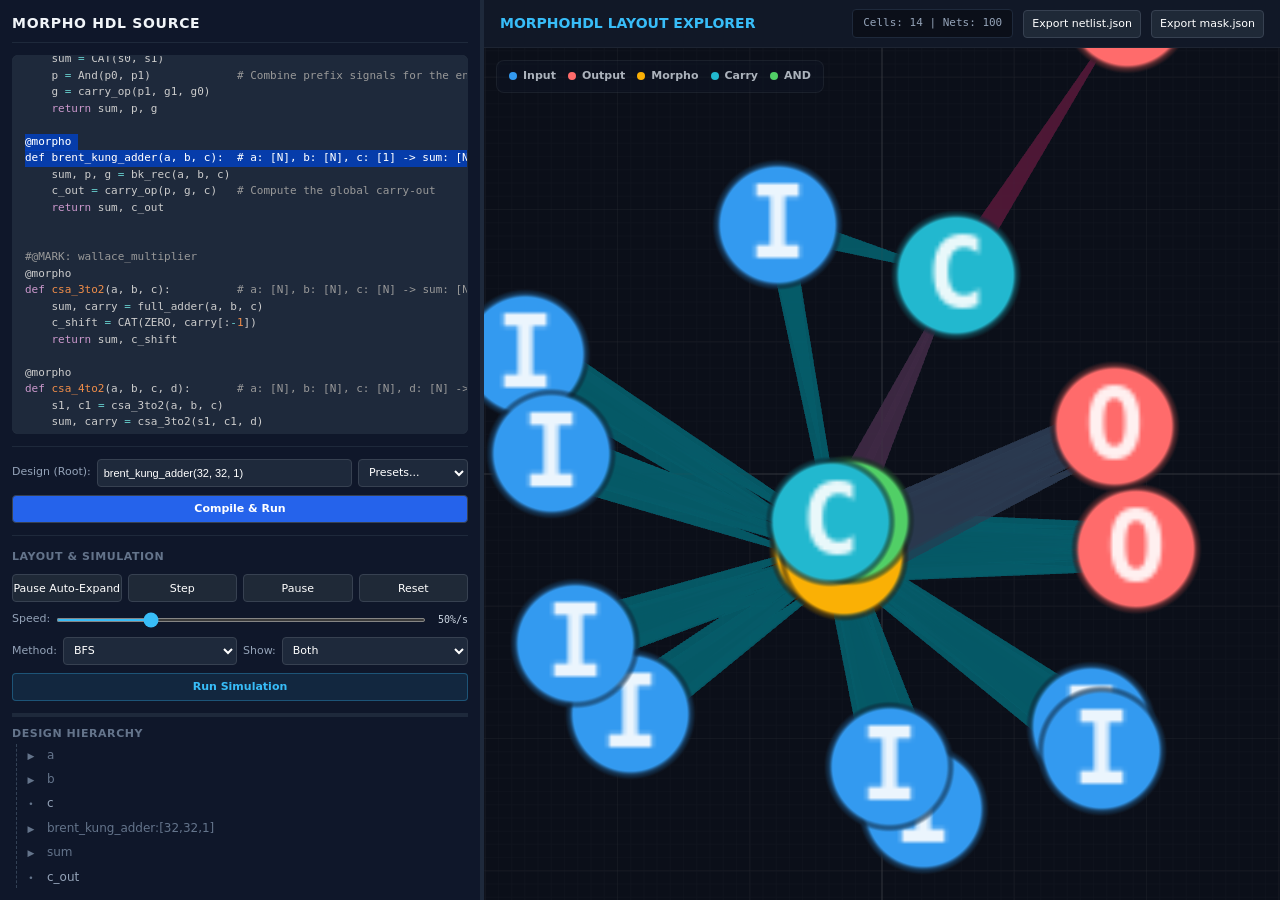
==== demo.html @ b3a4c0a8 "init" ====
<!DOCTYPE html>
<html lang="en">
<head>
    <meta charset="UTF-8">
    <title>Morpho Minimal Demo</title>
    <script src="js/swissgl.js"></script>
    <link rel="stylesheet" href="third_party/prism/prism-tomorrow.min.css">
    <link rel="stylesheet" href="style.css">
</head>
<body class="explorer-app">
    <div id="sidebar">
        <div id="sidebar-title">Morpho HDL Source</div>
            <div class="code-editor-container">
                <pre id="code-highlight-backdrop" class="language-python"><code id="code-highlight-content"></code></pre>
                <textarea id="code-editor" wrap="off" spellcheck="false"></textarea>
            </div>
            
            <div id="compiler-controls" class="demo-section">
                <div class="demo-row">
                    <label for="input-design-preset">Design (Root):</label>
                    <input type="text" id="input-design-preset" class="demo-input" placeholder="e.g. ripple_adder(32, 32, 1)">
                    <select id="select-design-preset" class="demo-select preset-select">
                        <option value="" disabled selected>Presets...</option>
                    </select>
                </div>
                <button id="btn-compile" class="demo-btn btn-primary">Compile & Run</button>
                <div id="compile-error"></div>
            </div>

            <div id="simulation-controls" class="demo-section">
                <div class="demo-section-title">Layout & Simulation</div>
                
                <div class="demo-group">
                    <button id="btn-auto-expand" title="Play Auto-Expand" class="demo-btn">Auto</button>
                    <button id="btn-expand" title="Step Layout" class="demo-btn">Step</button>
                    <button id="btn-toggle" title="Pause/Resume Layout" class="demo-btn">Pause</button>
                    <button id="btn-reset" title="Reset Layout" class="demo-btn">Reset</button>
                </div>

                <div class="demo-row">
                    <label for="range-speed">Speed:</label>
                    <input type="range" id="range-speed" class="demo-range" min="1" max="200" step="1" value="50">
                    <span id="val-speed">50%/s</span>
                </div>

                <div class="demo-group">
                    <div class="demo-row">
                        <label for="select-method">Method:</label>
                        <select id="select-method" class="demo-select">
                            <option value="bfs" selected>BFS</option>
                            <option value="largest">Heap</option>
                        </select>
                    </div>
                    <div class="demo-row">
                        <label for="select-visibility">Show:</label>
                        <select id="select-visibility" class="demo-select">
                            <option value="both">Both</option>
                            <option value="nodes">Nodes</option>
                            <option value="wires">Wires</option>
                        </select>
                    </div>
                </div>

                <button id="btn-simulate" class="demo-btn btn-accent">Run Logic Simulation</button>
            </div>

            <div id="tree-resizer"></div>

            <div id="tree-section">
                <div class="demo-section-title">Design Hierarchy</div>
                <div id="cell-tree"></div>
            </div>
        </div>
        <div id="sidebar-resizer"></div>
        <div id="main-container">
            <div id="controls">
                <span class="explorer-title">MORPHOHDL LAYOUT EXPLORER</span>
                <div class="explorer-actions">
                    <span id="stats"></span>
                    <button id="btn-export-json" class="demo-btn">Export netlist.json</button>
                    <button id="btn-export-mask" class="demo-btn">Export mask.json</button>
                </div>
            </div>
            <div id="canvas-container">
            <canvas id="gl-canvas"></canvas>
            <canvas id="canvas"></canvas>
            <div id="node-tooltip"></div>
        </div>
    </div>
 
    <script type="module" src="js/demo.js"></script>
</body>
</html>
---- style.css ----
/* --- Design Tokens & Variables --- */
:root {
    --bg-color: #0b0f19;
    --text-color: #cbd5e1;
    --text-heading: #f8fafc;
    --accent-color: #38bdf8;
    --accent-hover: #0284c7;
    --code-bg: #1e293b;
    --border-color: #1e293b;

    /* Interactive Explorer specific tokens */
    --sidebar-bg: #0f172a;
    --control-bg: #111827;
    --btn-bg: #1f2937;
    --btn-border: #374151;
    --btn-hover: #374151;
    --btn-border-hover: #4b5563;
    --btn-active: #2563eb;
    --btn-active-border: #3b82f6;
}

/* --- Base & Global Elements --- */
html {
    scroll-behavior: smooth;
}

body {
    margin: 0;
    background-color: var(--bg-color);
    color: var(--text-color);
    font-family: system-ui, -apple-system, BlinkMacSystemFont, "Segoe UI", Roboto, "Helvetica Neue", Arial, sans-serif;
    line-height: 1.7;
    font-size: 16px;
    counter-reset: figure;
}

body.explorer-app {
    display: flex;
    flex-direction: row;
    height: 100vh;
    overflow: hidden;
  }

h1, h2, h3, h4, h5, h6 {
    color: var(--text-heading);
    font-weight: 700;
    line-height: 1.3;
    margin-top: 2em;
    margin-bottom: 0.8em;
}

h1 {
    font-size: 2.25rem;
    margin-top: 0em;
}

h2 {
    font-size: 1.6rem;
    border-bottom: 1px solid var(--border-color);
    padding-bottom: 8px;
}

h3 {
    font-size: 1.25rem;
}

p {
    margin-top: 0;
    margin-bottom: 1.5em;
}

a {
    color: var(--accent-color);
    text-decoration: none;
    transition: color 0.15s ease;
}

a:hover {
    color: var(--accent-hover);
    text-decoration: underline;
}

code {
    font-family: SFMono-Regular, Consolas, Monaco, "Liberation Mono", Menlo, monospace;
    background-color: var(--code-bg);
    padding: 0.2em 0.4em;
    border-radius: 4px;
    font-size: 0.9em;
    color: #e2e8f0;
}

pre {
    background-color: var(--code-bg);
    padding: 16px;
    border-radius: 8px;
    overflow-x: auto;
    border: 1px solid rgba(255, 255, 255, 0.05);
    margin: 1.5em 0;
}

pre code {
    background-color: transparent;
    padding: 0;
    border-radius: 0;
    font-size: 0.9rem;
    color: inherit;
    display: block;
    line-height: 1.5;
}

/* Override Prism Pre/Code backgrounds */
pre[class*="language-"] {
    background-color: var(--code-bg) !important;
    border: 1px solid rgba(255, 255, 255, 0.05) !important;
    border-radius: 8px;
    margin: 1.5em 0;
    padding: 16px;
}

code[class*="language-"] {
    background-color: transparent !important;
    text-shadow: none !important;
    font-size: 0.9rem;
}

blockquote {
    margin: 1.5em 0;
    padding-left: 16px;
    border-left: 4px solid var(--accent-color);
    color: #94a3b8;
    font-style: italic;
}

ul, ol {
    margin-top: 0;
    margin-bottom: 1.5em;
    padding-left: 24px;
}

li {
    margin-bottom: 0.5em;
}

table {
    width: 100%;
    border-collapse: collapse;
    margin: 1.5em 0;
    font-size: 0.95rem;
}

th, td {
    padding: 10px 12px;
    border-bottom: 1px solid var(--border-color);
    text-align: left;
}

th {
    color: var(--text-heading);
    font-weight: 600;
    background-color: rgba(255, 255, 255, 0.02);
}

details {
    background-color: rgba(255, 255, 255, 0.02);
    border: 1px solid var(--border-color);
    border-radius: 8px;
    padding: 16px;
    margin: 1.5em 0;
}

summary {
    font-weight: 600;
    color: var(--text-heading);
    cursor: pointer;
    outline: none;
    user-select: none;
}

summary:hover {
    color: var(--accent-color);
}

details[open] summary {
    margin-bottom: 12px;
}

img {
    max-width: 100%;
    height: auto;
    border-radius: 8px;
    margin: 1.5em 0;
    display: block;
}

hr {
    border: 0;
    height: 1px;
    background: var(--border-color);
    margin: 2.5em 0;
}

/* Latex spacing */
.katex-display {
    margin: 1.2em 0 !important;
    overflow-x: auto;
    overflow-y: hidden;
    padding: 4px 0;
}


/* --- Shared Form Elements --- */
button, select {
    background: var(--btn-bg);
    border: 1px solid var(--btn-border);
    color: #fff;
    padding: 5px 10px;
    border-radius: 4px;
    cursor: pointer;
    font-size: 12px;
    font-family: inherit;
    transition: background 0.1s, border-color 0.1s;
    outline: none;
}

button:hover, select:hover {
    background: var(--btn-hover);
    border-color: var(--btn-border-hover);
}

button:active {
    background: var(--btn-active);
    border-color: var(--btn-active-border);
}


/* --- Article Layout (Landing Page) --- */
.article-layout {
    max-width: 1100px;
    margin: 0 auto;
    display: flex;
    gap: 48px;
    padding: 40px 24px 80px 24px;
    box-sizing: border-box;
}

.article-layout main {
    flex: 1;
    min-width: 0;
    max-width: 760px;
    box-sizing: border-box;
}

.toc-sidebar {
    width: 240px;
    position: sticky;
    top: 80px;
    height: calc(100vh - 120px);
    overflow-y: auto;
    flex-shrink: 0;
    padding-top: 8px;
}

.toc-title {
    font-size: 11px;
    text-transform: uppercase;
    letter-spacing: 0.05em;
    color: #64748b;
    font-weight: 700;
    margin-bottom: 12px;
}

.toc-sidebar ul {
    list-style: none;
    padding: 0;
    margin: 0;
    display: flex;
    flex-direction: column;
    gap: 8px;
}

.toc-sidebar li {
    line-height: 1.4;
    border-left: 2px solid transparent;
    padding-left: 8px;
    transition: border-color 0.15s ease;
}

.toc-sidebar li.toc-h2 {
    font-size: 13px;
}

.toc-sidebar li.toc-h3 {
    font-size: 12px;
    margin-left: 10px;
}

.toc-sidebar li.active {
    border-left-color: var(--accent-color);
}

.toc-sidebar a {
    color: #94a3b8;
    text-decoration: none;
    transition: color 0.15s ease;
}

.toc-sidebar a:hover,
.toc-sidebar li.active a {
    color: var(--text-heading);
}


.btn-toc-toggle {
    display: none;
}


/* --- Embedded Layout Elements --- */
.morpho-layout {
    position: relative;
    height: 480px;
    background-color: rgba(15, 23, 42, 0.45) !important;
    backdrop-filter: blur(4px);
    border: 1px solid var(--border-color);
    border-radius: 8px;
    margin: 1.5em 0;
    box-shadow: 0 4px 20px -2px rgba(0, 0, 0, 0.3);
    transition: border-color 0.2s ease, box-shadow 0.2s ease, transform 0.2s ease;
    cursor: pointer;
    overflow: hidden;
}

.morpho-layout:hover {
    border-color: rgba(56, 189, 248, 0.3) !important;
    box-shadow: 0 4px 24px -2px rgba(56, 189, 248, 0.08);
    transform: scale(1.005);
}

.layout-fallback {
    width: 100%;
    height: 100%;
    object-fit: contain;
    display: block;
    pointer-events: none;
}

/* --- Canvas Dynamic Legend Overlay --- */
.canvas-legend {
    position: absolute;
    top: 12px;
    left: 12px;
    z-index: 5;
    background: rgba(15, 23, 42, 0.35);
    border: 1px solid rgba(255, 255, 255, 0.06);
    border-radius: 8px;
    padding: 6px 12px;
    display: flex;
    flex-wrap: wrap;
    align-items: center;
    gap: 12px;
    font-size: 11px;
    font-weight: 600;
    color: rgba(226, 232, 240, 0.75);
    pointer-events: none;
}

.legend-item {
    display: flex;
    align-items: center;
    gap: 6px;
    white-space: nowrap;
}

.legend-dot {
    width: 8px;
    height: 8px;
    border-radius: 50%;
    display: inline-block;
    flex-shrink: 0;
}

.figure-caption {
    font-size: 14px;
    color: #94a3b8;
    margin-top: -0.5em;
    margin-bottom: 2em;
    line-height: 1.5;
    text-align: left;
    border-left: 2px solid var(--border-color);
    padding-left: 12px;
}

.figure-caption strong:first-of-type::before {
    counter-increment: figure;
    content: "Figure " counter(figure) ": ";
}


/* --- Hero Section & Banner --- */
.hero-section {
    position: relative;
    height: 70vh;
    background-color: #0b0f19;
    border-bottom: 1px solid var(--border-color);
    overflow: hidden;
    display: flex;
    align-items: flex-end;
    justify-content: center;
}

.hero-canvas-container {
    position: absolute;
    top: 0;
    left: 0;
    width: 100%;
    height: 100%;
    pointer-events: auto;
}

.hero-overlay {
    position: absolute;
    bottom: 16px;
    left: 50%;
    transform: translateX(-50%);
    z-index: 10;
    width: 90%;
    max-width: 600px;
    background: rgba(15, 23, 42, 0.75);
    backdrop-filter: blur(16px);
    border: 1px solid rgba(255, 255, 255, 0.08);
    border-radius: 10px;
    padding: 10px 16px;
    display: flex;
    justify-content: space-between;
    align-items: center;
    box-shadow: 0 15px 30px -10px rgba(0, 0, 0, 0.6);
    gap: 12px;
}

.hero-nav {
    display: flex;
    align-items: center;
    flex: 1;
    gap: 16px;
}

.hero-info {
    flex: 1;
    text-align: center;
}

.nav-next-wrapper {
    display: flex;
    flex-direction: column;
    align-items: center;
    justify-content: center;
    gap: 3px;
    flex-shrink: 0;
    min-width: 30px;
}

.hero-counter {
    font-size: 10px;
    font-weight: 700;
    color: var(--accent-color);
    letter-spacing: 0.05em;
    text-transform: uppercase;
    opacity: 0.85;
    line-height: 1;
}

.hero-title {
    margin: 0 0 2px 0;
    font-size: 13px;
    font-weight: 700;
    color: var(--text-heading);
    letter-spacing: 0.03em;
    text-transform: uppercase;
}

.hero-title a {
    color: inherit;
    text-decoration: none;
    border-bottom: 1px dashed rgba(255, 255, 255, 0.25);
    transition: all 0.2s ease;
}

.hero-title a:hover {
    color: var(--accent-color);
    border-bottom-color: var(--accent-color);
}

.hero-desc {
    margin: 0;
    font-size: 11px;
    color: #94a3b8;
    line-height: 1.35;
}

.nav-btn,
.control-btn {
    background: rgba(255, 255, 255, 0.03);
    border: 1px solid rgba(255, 255, 255, 0.1);
    color: #fff;
    cursor: pointer;
    transition: all 0.2s ease;
    outline: none;
    text-decoration: none;
}

.nav-btn:hover {
    background: rgba(56, 189, 248, 0.1);
    border-color: var(--accent-color);
    color: var(--accent-color);
}

.nav-btn {
    width: 30px;
    height: 30px;
    border-radius: 50%;
    display: flex;
    align-items: center;
    justify-content: center;
    font-size: 13px;
}

.hero-controls {
    display: grid;
    grid-template-columns: repeat(2, 1fr);
    gap: 6px;
    width: 190px;
    flex-shrink: 0;
}

.control-btn {
    width: 100%;
    height: 28px;
    box-sizing: border-box;
    border-radius: 4px;
    font-size: 10px;
    font-weight: 600;
    text-transform: uppercase;
    letter-spacing: 0.05em;
    display: inline-flex;
    align-items: center;
    justify-content: center;
    padding: 0;
    margin: 0;
    text-align: center;
}

.hero-controls select.control-btn {
    background: rgba(15, 23, 42, 0.75);
    border-color: rgba(255, 255, 255, 0.15);
    cursor: pointer;
    text-transform: uppercase;
    padding-left: 6px;
}

.control-btn:hover {
    background: rgba(56, 189, 248, 0.15);
    border-color: var(--accent-color);
    color: #fff;
}

.control-btn:active {
    background: var(--accent-color);
    color: #0b0f19;
}

.explore-cta-btn {
    background: rgba(56, 189, 248, 0.12) !important;
    border-color: rgba(56, 189, 248, 0.4) !important;
    color: var(--accent-color) !important;
}

.explore-cta-btn:hover {
    background: rgba(56, 189, 248, 0.25) !important;
    border-color: var(--accent-color) !important;
    color: #fff !important;
    box-shadow: 0 0 12px rgba(56, 189, 248, 0.35);
}


/* --- Growth Modal --- */
.growth-modal {
    display: none;
    position: fixed;
    top: 0;
    left: 0;
    width: 100vw;
    height: 100vh;
    background-color: rgba(11, 15, 25, 0.7);
    backdrop-filter: blur(12px);
    z-index: 2000;
    align-items: center;
    justify-content: center;
    opacity: 0;
    transition: opacity 0.3s ease;
}

.growth-modal.active {
    display: flex;
    opacity: 1;
}

.modal-content {
    background-color: rgba(15, 23, 42, 0.95);
    border: 1px solid rgba(255, 255, 255, 0.08);
    border-radius: 12px;
    width: 90%;
    max-width: 1000px;
    height: 85vh;
    max-height: 800px;
    display: flex;
    position: relative;
    box-shadow: 0 25px 50px -12px rgba(0, 0, 0, 0.8);
    overflow: hidden;
}

.modal-close {
    position: absolute;
    top: 14px;
    right: 18px;
    background: none;
    border: none;
    color: #94a3b8;
    font-size: 24px;
    cursor: pointer;
    z-index: 2010;
    transition: color 0.15s ease;
}

.modal-close:hover {
    color: #fff;
}


/* --- Interactive Explorer (demo.html) Styles --- */
#controls {
    padding: 10px 16px;
    background: var(--control-bg);
    display: flex;
    justify-content: space-between;
    align-items: center;
    border-bottom: 1px solid rgba(255, 255, 255, 0.05);
    height: 48px;
    box-sizing: border-box;
}

#main-container {
    display: flex;
    flex-direction: column;
    flex: 1;
    min-height: 0;
    height: 100vh;
}

#sidebar {
    width: 480px;
    height: 100vh;
    background: var(--sidebar-bg);
    display: flex;
    flex-direction: column;
    padding: 12px;
    overflow: hidden;
    box-sizing: border-box;
}

#sidebar-resizer {
    width: 4px;
    height: 100vh;
    background: #1e293b;
    cursor: col-resize;
    transition: background 0.15s;
    flex-shrink: 0;
    z-index: 10;
}

#sidebar-resizer:hover, #sidebar-resizer.active {
    background: var(--accent-color);
}

#tree-resizer {
    height: 4px;
    background: #1e293b;
    cursor: row-resize;
    transition: background 0.15s;
    margin-bottom: 8px;
    flex-shrink: 0;
}

#tree-resizer:hover, #tree-resizer.active {
    background: var(--accent-color);
}

#sidebar-title {
    font-size: 14px;
    font-weight: 600;
    color: #f1f5f9;
    margin-bottom: 12px;
    text-transform: uppercase;
    letter-spacing: 0.05em;
    border-bottom: 1px solid #1e293b;
    padding-bottom: 6px;
}

#cell-tree {
    display: flex;
    flex-direction: column;
    gap: 2px;
}

.tree-node {
    padding: 1px 0 1px 8px;
    border-left: 1px dashed #334155;
    margin-left: 4px;
    font-size: 12px;
    color: #94a3b8;
}

.tree-toggle {
    cursor: pointer;
    margin-right: 4px;
    font-size: 9px;
    color: #64748b;
    display: inline-block;
    width: 12px;
    text-align: center;
    user-select: none;
    transition: color 0.15s ease;
}

.tree-toggle:hover {
    color: var(--accent-color);
}

.tree-label {
    cursor: pointer;
    padding: 0px 6px;
    border-radius: 4px;
    transition: all 0.15s ease;
    display: inline-block;
    user-select: none;
}

.tree-label:hover {
    color: var(--accent-color);
    background: #1e293b;
}

.tree-label.active {
    color: #fff;
    font-weight: 600;
    background: var(--accent-hover);
}

.tree-label.expanded {
    color: #64748b;
}

.tree-label.expanded:hover {
    color: #94a3b8;
}

canvas {
    flex: 1;
    display: block;
    min-width: 0;
}

/* --- Interactive Explorer (demo.html) Controls & Layout --- */
.demo-section {
    display: flex;
    flex-direction: column;
    gap: 8px;
    padding-top: 12px;
    border-top: 1px solid #1e293b;
    margin-bottom: 12px;
}

.demo-section-title {
    font-size: 11px;
    font-weight: 600;
    color: #64748b;
    text-transform: uppercase;
    letter-spacing: 0.05em;
}

.demo-row,
.demo-group {
    display: flex;
    align-items: center;
    justify-content: space-between;
    gap: 6px;
    width: 100%;
}

.demo-group > * {
    flex: 1;
    min-width: 0;
}

.demo-section label {
    font-size: 11px;
    color: #94a3b8;
    font-weight: 500;
    white-space: nowrap;
}

.demo-input,
.demo-select {
    flex: 1;
    min-width: 0;
    height: 28px;
    background: #1e293b;
    border: 1px solid #374151;
    color: #fff;
    padding: 0 6px;
    border-radius: 4px;
    font-size: 11px;
    outline: none;
    box-sizing: border-box;
}

.preset-select {
    flex: none;
    width: 110px;
}

.demo-range {
    flex: 1;
    height: 4px;
    margin: 0;
    accent-color: var(--accent-color);
}

#val-speed {
    font-family: monospace;
    font-size: 10px;
    color: #cbd5e1;
    min-width: 36px;
    text-align: right;
}

.demo-btn {
    height: 28px;
    display: inline-flex;
    align-items: center;
    justify-content: center;
    font-size: 11px;
    padding: 0 8px;
    font-weight: 500;
    white-space: nowrap;
    box-sizing: border-box;
}

.btn-primary {
    width: 100%;
    background: #2563eb;
    font-weight: 600;
}

.btn-accent {
    width: 100%;
    background: rgba(56, 189, 248, 0.1);
    border-color: rgba(56, 189, 248, 0.3);
    color: var(--accent-color);
    font-weight: 600;
}

#compile-error {
    display: none;
    background: rgba(239, 68, 68, 0.15);
    border: 1px solid rgba(239, 68, 68, 0.4);
    color: #fca5a5;
    padding: 8px;
    border-radius: 4px;
    font-size: 11px;
    font-family: monospace;
    white-space: pre-wrap;
    word-break: break-all;
    margin-top: 4px;
}

#tree-section {
    display: flex;
    flex-direction: column;
    min-height: 0;
    max-height: 250px;
}

#cell-tree {
    flex: 1;
    overflow-y: auto;
}

.explorer-title {
    font-weight: 700;
    font-size: 14px;
    color: var(--accent-color);
}

.explorer-actions {
    display: flex;
    align-items: center;
    gap: 10px;
}

#stats {
    font-family: monospace;
    font-size: 11px;
    color: #94a3b8;
    background: #0b0f19;
    padding: 4px 10px;
    border-radius: 4px;
    border: 1px solid #1e293b;
}

#canvas-container {
    flex: 1;
    position: relative;
    min-width: 0;
}

#canvas-container canvas {
    position: absolute;
    top: 0;
    left: 0;
    width: 100%;
    height: 100%;
}

#gl-canvas {
    pointer-events: none;
}

#canvas {
    background: transparent;
}

#node-tooltip {
    position: absolute;
    pointer-events: none;
    z-index: 10;
    background: rgba(15, 23, 42, 0.92);
    border: 1px solid rgba(51, 65, 85, 0.6);
    border-radius: 8px;
    padding: 12px;
    font-size: 13px;
    color: #f1f5f9;
    box-shadow: 0 12px 30px -8px rgba(0, 0, 0, 0.8);
    max-width: 300px;
    backdrop-filter: blur(6px);
    transition: opacity 0.12s ease-out, transform 0.12s ease-out;
    opacity: 0;
    transform: scale(0.96) translate(0, 10px);
    display: block;
}

#node-tooltip.visible {
    opacity: 1;
    transform: scale(1.0) translate(0, 0);
}

.tooltip-title {
    font-weight: 700;
    font-size: 14px;
    color: var(--accent-color);
    margin-bottom: 6px;
    display: flex;
    align-items: center;
    justify-content: space-between;
    gap: 12px;
}

.tooltip-type {
    font-size: 10px;
    text-transform: uppercase;
    letter-spacing: 0.05em;
    color: #94a3b8;
    background: #1e293b;
    padding: 2px 6px;
    border-radius: 4px;
    font-weight: 500;
}

.tooltip-row {
    display: flex;
    justify-content: space-between;
    margin: 4px 0;
    font-family: SFMono-Regular, Consolas, Menlo, monospace;
    font-size: 11px;
    color: #cbd5e1;
    gap: 24px;
}

.tooltip-label {
    color: #64748b;
    font-family: system-ui, sans-serif;
    font-size: 12px;
}

.tooltip-divider {
    height: 1px;
    background: rgba(51, 65, 85, 0.4);
    margin: 8px 0;
}

.tooltip-parent-section {
    margin: 8px 0 6px 0;
}

.tooltip-parent-label {
    color: #64748b;
    font-family: system-ui, sans-serif;
    font-size: 11px;
    margin-bottom: 4px;
}

.tooltip-parent-list {
    font-family: SFMono-Regular, Consolas, Menlo, monospace;
    background: rgba(30, 41, 59, 0.45);
    padding: 6px 10px;
    border-radius: 6px;
    border: 1px solid rgba(51, 65, 85, 0.35);
}

.tooltip-parent-item {
    font-size: 10px;
    line-height: 1.4;
}

.code-editor-container {
    position: relative;
    flex: 1;
    display: flex;
    flex-direction: column;
    min-height: 0;
    margin-bottom: 12px;
}

#code-editor, #code-highlight-backdrop {
    position: absolute;
    top: 0;
    left: 0;
    width: 100%;
    height: 100%;
    margin: 0;
    padding: 12px;
    box-sizing: border-box;
    font-family: SFMono-Regular, Consolas, Menlo, monospace;
    font-size: 11px;
    line-height: 1.5;
    white-space: pre;
    word-wrap: normal;
    overflow: auto;
}

#code-editor {
    background: transparent;
    color: transparent;
    caret-color: #cbd5e1;
    z-index: 2;
    resize: none;
    outline: none;
    border: 1px solid #1e293b;
    border-radius: 6px;
}

#code-highlight-backdrop {
    background: #0b0f19;
    z-index: 1;
    border: 1px solid transparent;
    border-radius: 6px;
    pointer-events: none;
}

#code-highlight-backdrop code {
    font-family: inherit;
    font-size: inherit;
    line-height: inherit;
}


/* --- Responsive Mobile Breakpoints --- */
@media (max-width: 960px) {
    .toc-sidebar {
        display: block !important;
        position: fixed;
        top: 0;
        right: -280px;
        width: 260px;
        height: 100vh;
        z-index: 990;
        background: rgba(15, 23, 42, 0.96) !important;
        backdrop-filter: blur(20px);
        border-left: 1px solid rgba(255, 255, 255, 0.08);
        box-shadow: -10px 0 30px rgba(0, 0, 0, 0.5);
        transition: right 0.3s cubic-bezier(0.4, 0, 0.2, 1);
        padding: 32px 24px;
        box-sizing: border-box;
        overflow-y: auto;
    }

    .toc-sidebar.open {
        right: 0;
    }

    .btn-toc-toggle {
        display: flex;
        align-items: center;
        justify-content: center;
        position: fixed;
        bottom: 24px;
        right: 24px;
        width: 50px;
        height: 50px;
        border-radius: 50%;
        background: rgba(15, 23, 42, 0.8);
        backdrop-filter: blur(12px);
        border: 1px solid rgba(255, 255, 255, 0.08);
        color: var(--text-normal);
        box-shadow: 0 4px 20px rgba(0, 0, 0, 0.4);
        z-index: 991;
        cursor: pointer;
        transition: all 0.2s ease;
    }

    .btn-toc-toggle:hover,
    .btn-toc-toggle:active,
    .btn-toc-toggle.active {
        background: rgba(30, 41, 59, 0.95);
        border-color: rgba(56, 189, 248, 0.5);
        color: var(--accent-color);
        transform: scale(1.05);
    }

    .article-layout {
        padding: 24px 16px 60px 16px;
    }
}

@media (max-width: 768px) {
    .hero-section {
        height: 65vh !important;
    }

    .hero-overlay {
        flex-direction: column;
        bottom: 0px;
        padding: 10px 12px;
        gap: 10px;
        width: 92%;
    }

    .hero-nav {
        width: 100%;
        justify-content: space-between;
        gap: 8px;
    }

    .hero-title {
        font-size: 12px;
    }

    .hero-desc {
        font-size: 10px;
        display: -webkit-box;
        -webkit-line-clamp: 2;
        -webkit-box-orient: vertical;
        overflow: hidden;
    }

    .nav-btn {
        width: 28px;
        height: 28px;
        font-size: 12px;
        flex-shrink: 0;
    }

    .hero-controls {
        display: flex;
        flex-direction: row;
        width: 100%;
        justify-content: center;
        gap: 6px;
    }

    .control-btn {
        width: auto;
        max-width: 80px;
        flex: 1;
        font-size: 9px;
        height: auto;
        padding: 3px 6px;
    }

    .modal-content {
        width: 95%;
        height: 85vh;
    }
}

@media (max-width: 600px) {
    body {
        font-size: 15px;
    }

    h1 {
        font-size: 1.8rem;
    }

    h2 {
        font-size: 1.4rem;
    }
}
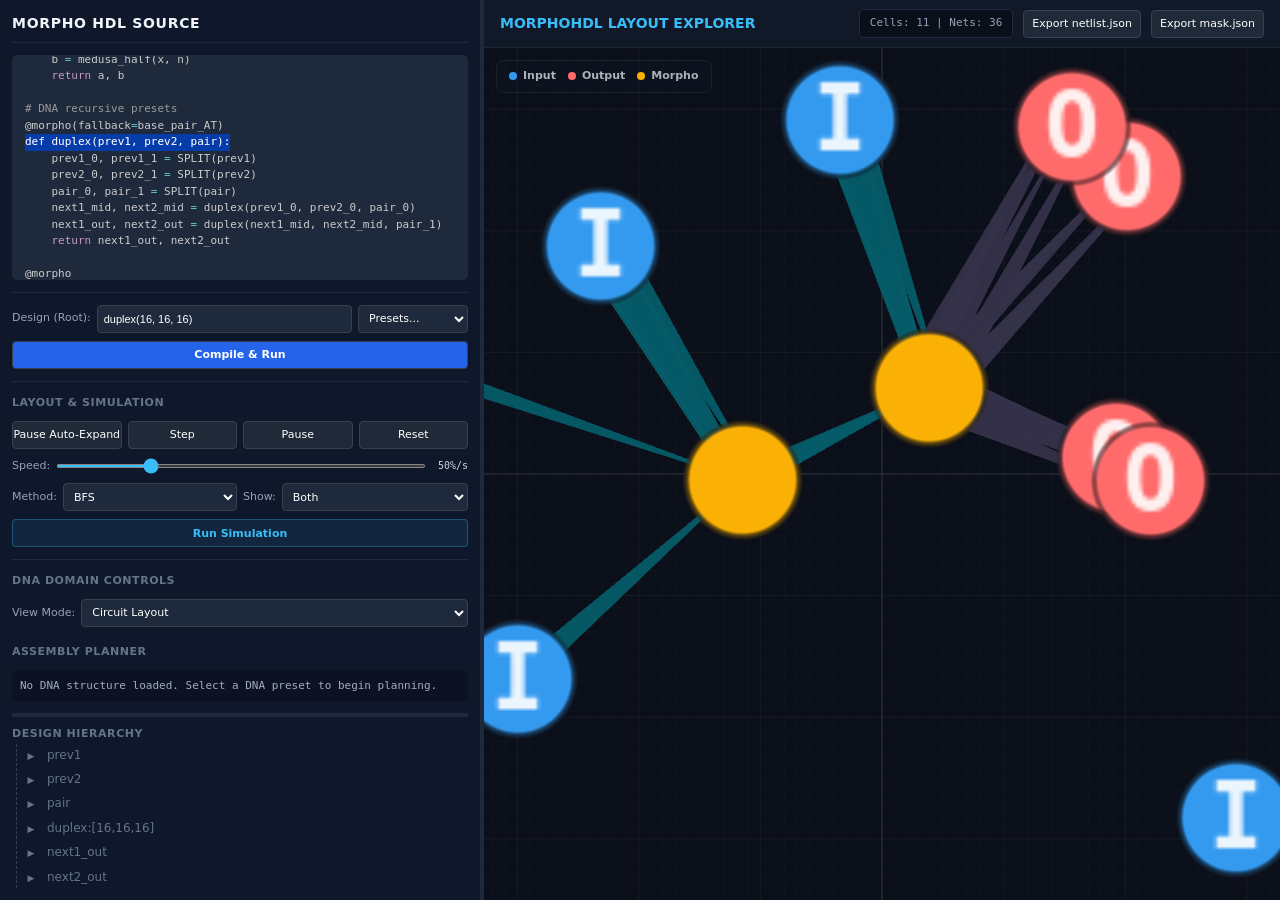
==== commit 0d6bc4ea: "feat: Implement dual-domain DNA structure simulator and assembly planner This change extends Morpho " ====
--- a/demo.html
+++ b/demo.html
@@ -64,6 +64,24 @@
                 <button id="btn-simulate" class="demo-btn btn-accent">Run Logic Simulation</button>
             </div>
 
+            <div id="dna-controls" class="demo-section">
+                <div class="demo-section-title">DNA Domain Controls</div>
+                <div class="demo-row">
+                    <label for="select-dna-mode">View Mode:</label>
+                    <select id="select-dna-mode" class="demo-select">
+                        <option value="circuits" selected>Circuit Layout</option>
+                        <option value="topological">Topological Mode</option>
+                        <option value="helical">Helical Mode</option>
+                        <option value="assembly">Assembly Mode</option>
+                    </select>
+                </div>
+                <div class="demo-divider"></div>
+                <div class="demo-section-title">Assembly Planner</div>
+                <div id="assembly-planner-report" style="font-family: monospace; font-size: 11px; background: rgba(0,0,0,0.2); padding: 8px; border-radius: 4px; max-height: 250px; overflow-y: auto; color: #a0aec0; line-height: 1.4;">
+                    No DNA structure loaded.
+                </div>
+            </div>
+
             <div id="tree-resizer"></div>
 
             <div id="tree-section">
--- a/style.css
+++ b/style.css
@@ -415,6 +415,32 @@
     width: 100%;
     height: 100%;
     pointer-events: auto;
+}
+
+.hero-github-badge {
+    position: absolute;
+    top: 16px;
+    right: 16px;
+    z-index: 10;
+    display: inline-flex;
+    align-items: center;
+    gap: 6px;
+    background: rgba(15, 23, 42, 0.6);
+    backdrop-filter: blur(8px);
+    border: 1px solid rgba(255, 255, 255, 0.1);
+    border-radius: 6px;
+    padding: 6px 10px;
+    color: #cbd5e1;
+    font-size: 11px;
+    font-weight: 500;
+    text-decoration: none;
+    transition: all 0.2s ease;
+}
+
+.hero-github-badge:hover {
+    background: rgba(255, 255, 255, 0.08);
+    border-color: rgba(255, 255, 255, 0.2);
+    color: #fff;
 }
 
 .hero-overlay {
@@ -1146,6 +1172,14 @@
         height: 65vh !important;
     }
 
+    .canvas-legend {
+        flex-direction: column;
+        align-items: flex-start;
+        gap: 6px;
+        padding: 6px 10px;
+        max-width: 65%;
+    }
+
     .hero-overlay {
         flex-direction: column;
         bottom: 0px;
@@ -1214,4 +1248,11 @@
     h2 {
         font-size: 1.4rem;
     }
-}
+
+    .hero-github-badge {
+        top: 10px;
+        right: 10px;
+        padding: 4px 8px;
+        font-size: 10px;
+    }
+}
